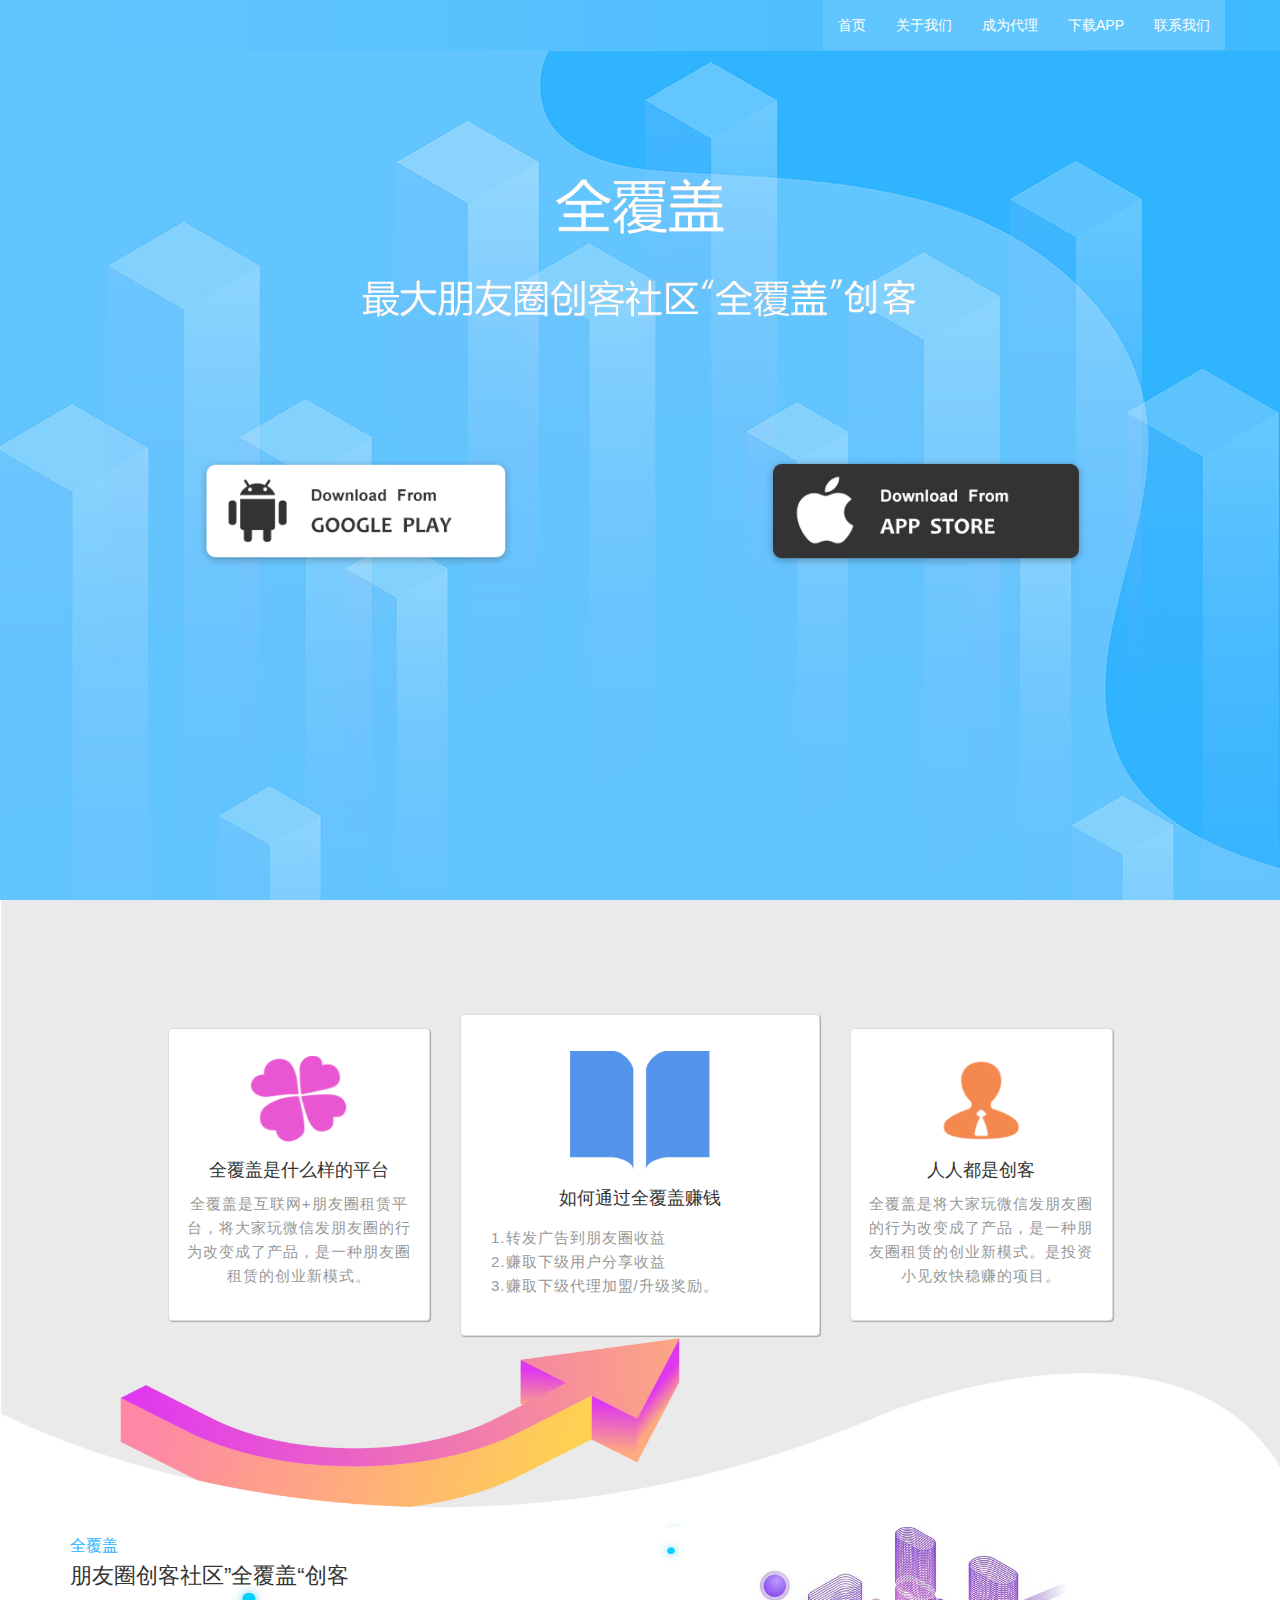
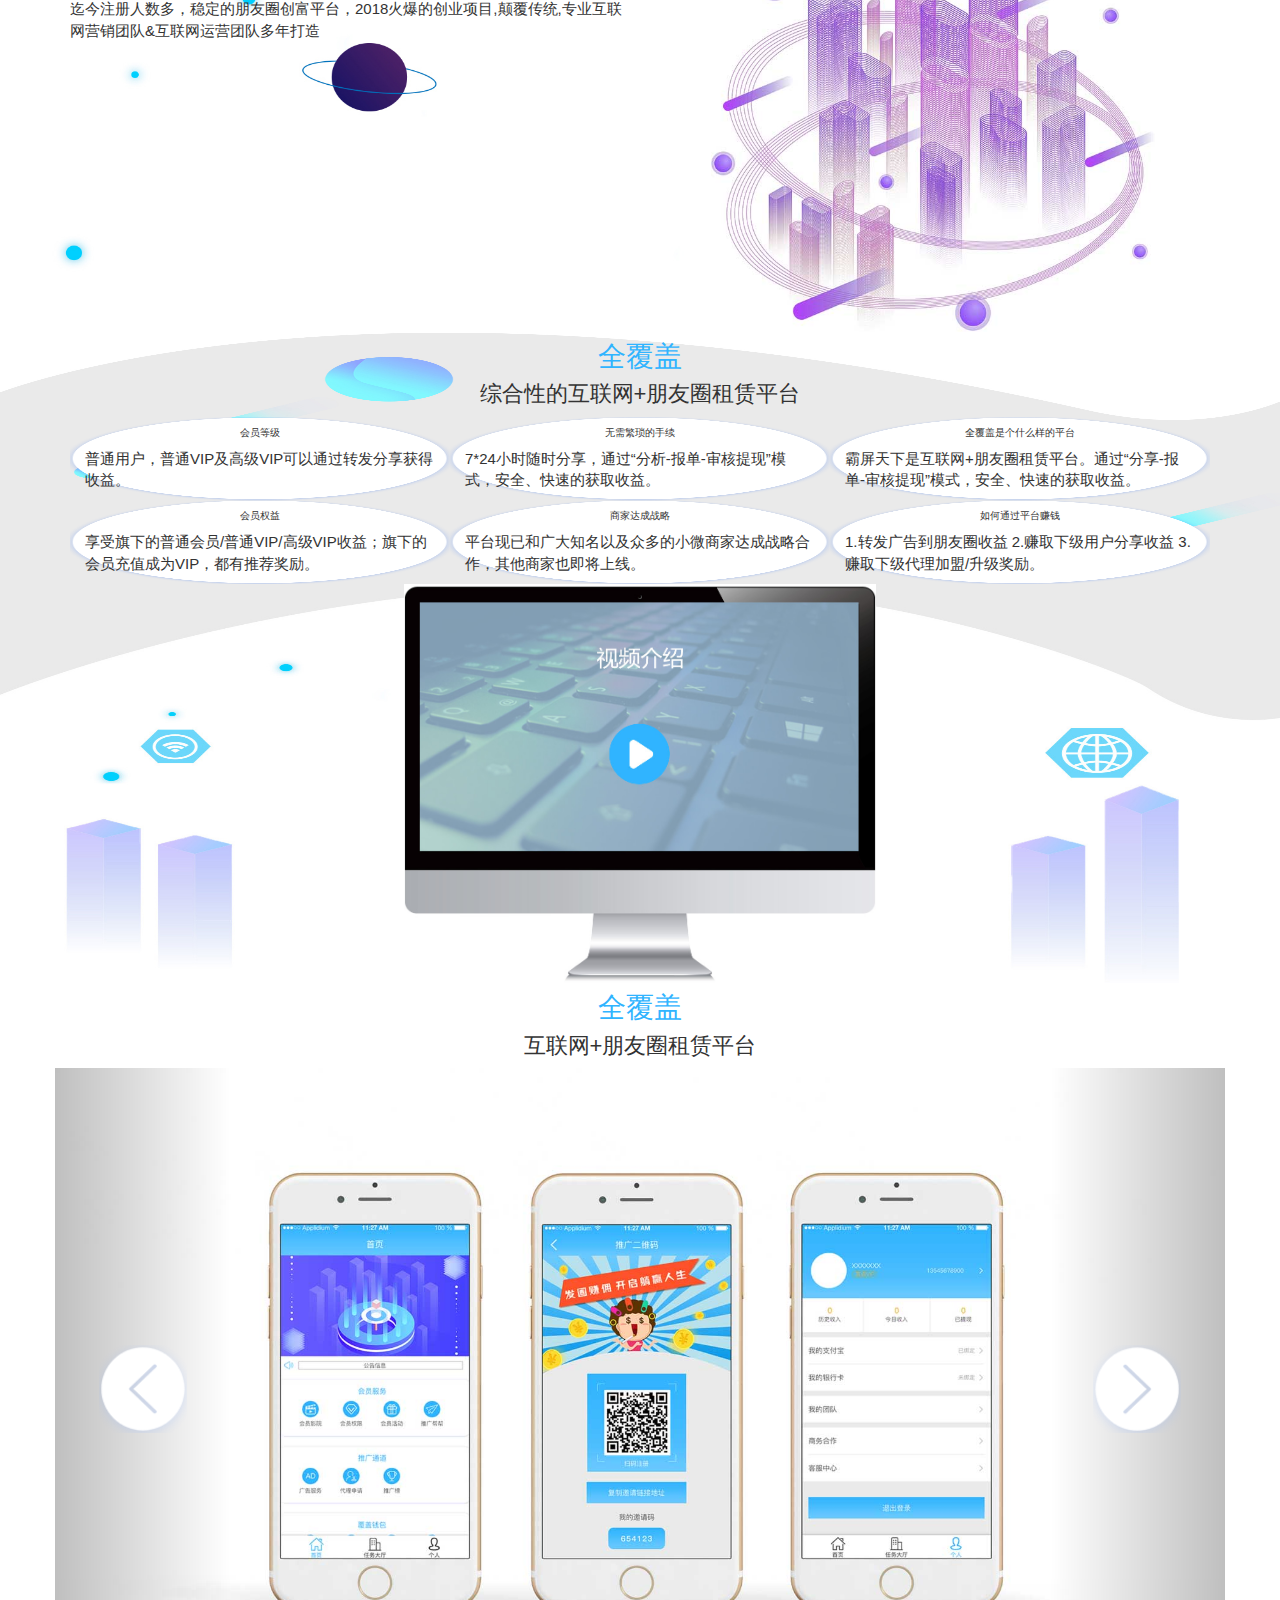
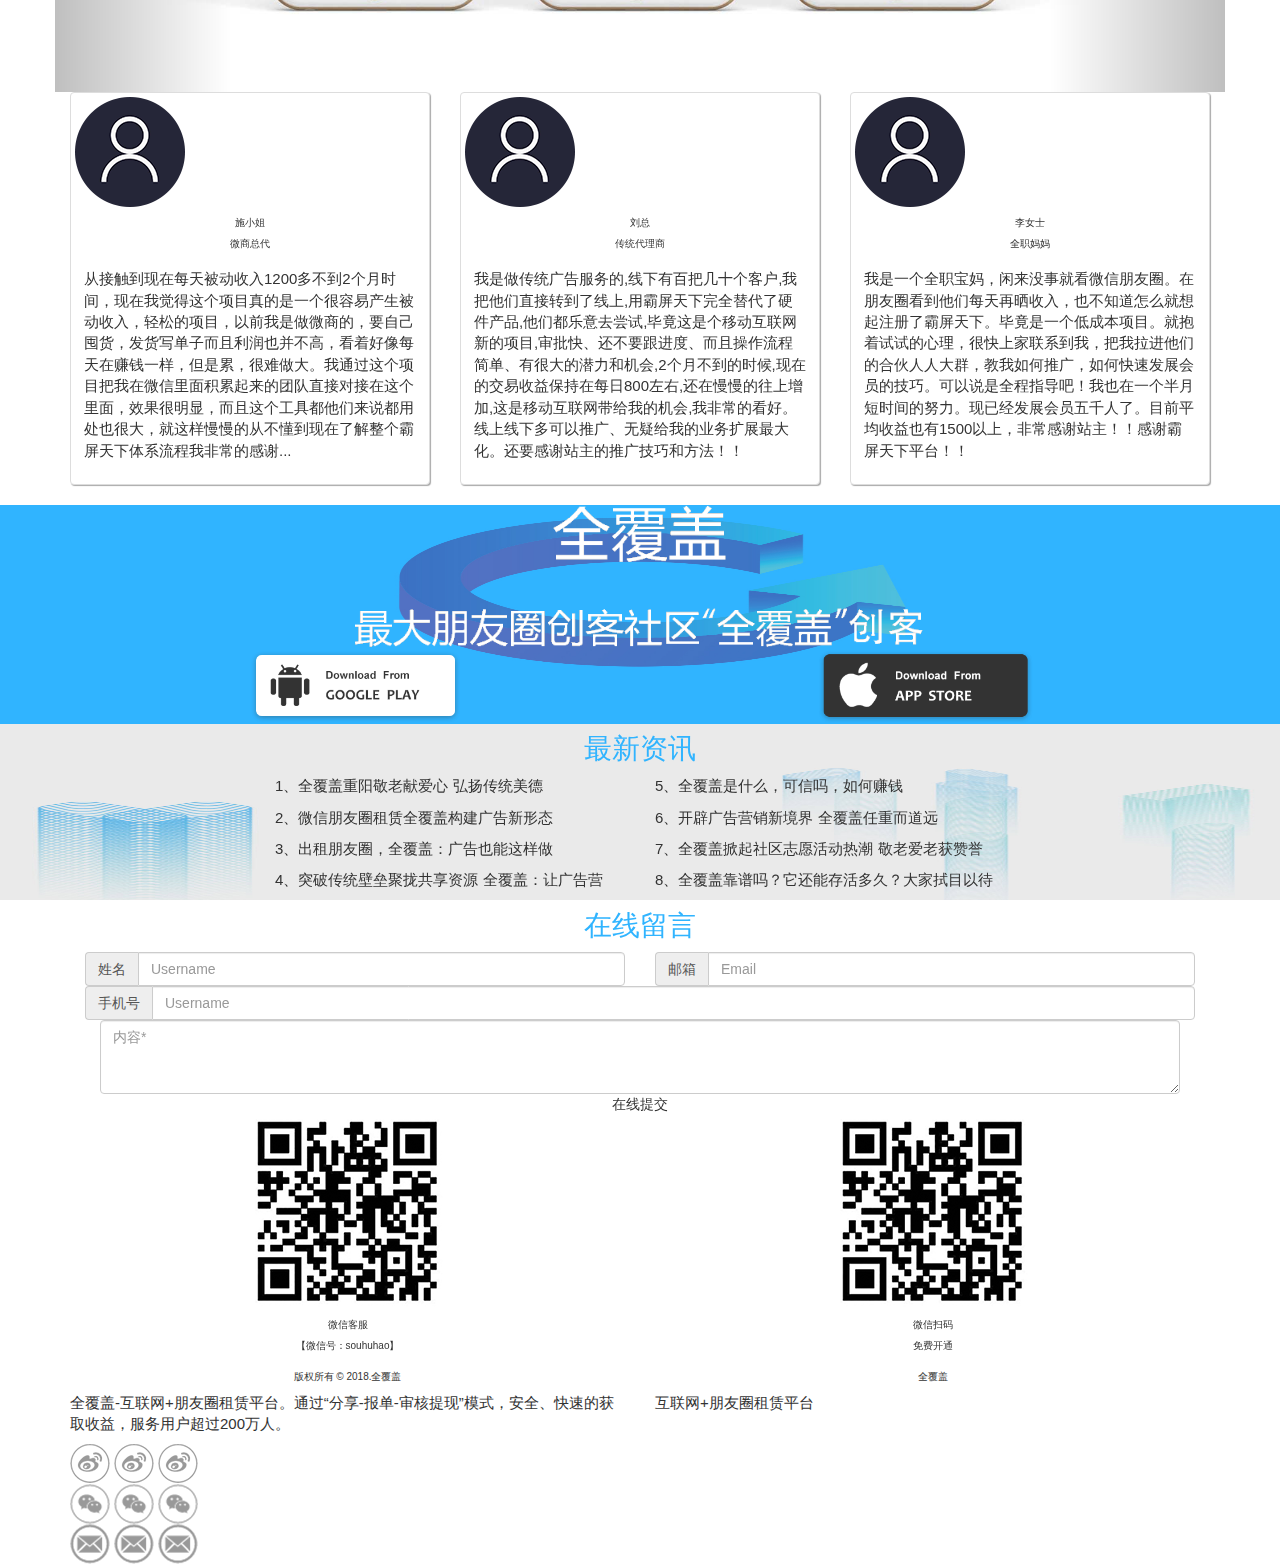
==== index.html @ 7ef3ce23 "weiquanguanwang1.0" ====
<!DOCTYPE html>
<html>
	<head>
<meta charset="utf-8">
<meta http-equiv="X-UA-Compatible" content="IE=edge">
<meta name="viewport" content="width=device-width, initial-scale=1, maximum-scale=1, user-scalable=no">
		<link type="text/css" href="css/bootstrap.min.css" rel="stylesheet" />
		<link type="text/css" href="css/public.css" rel="stylesheet" />
		<link type="text/css" href="css/index.css" rel="stylesheet" />
</head>
<body>
	<div class="navbar navbar-default navbar-fixed-top">
		<div class="container">
			<div class="navbar-header">
				<button type="button" class="navbar-toggle" data-toggle = "collapse" data-target = "#bs-example-navbar-collapse-1">
				<!-- <button type="button" class="navbar-toggle" data-toggle = "collapse" data-target="#nmenu"> -->
					<span class="icon-bar"></span>
					<span class="icon-bar"></span>
					<span class="icon-bar"></span>
				</button>
			</div>
			<div id="bs-example-navbar-collapse-1" class=" collapse navbar-collapse">
			<ul class="navbar-right nav navbar-nav wq-nav">
				<li><a href="#shouye">首页</a></li>
				<li><a href="#tab3">关于我们</a></li>
				<li><a href="#tab6">成为代理</a></li>
				<li><a href="#tab7">下载APP</a></li>
				<li><a href="#tab10">联系我们</a></li>
			</ul>
			</div>
		</div>
	</div>
	<!-- 首页 -->
	<section>
		<div id="shouye" class="bg-size" style="padding: 10% 0 5% 0; overflow-y: auto;">
			<div class="container">
				<div class="row">
					<div class="col-lg-6 col-lg-offset-3 col-md-6 col-md-offset-3 col-sm-6 col-sm-offset-3 col-xs-10 col-xs-offset-1">
						<span><img src="img/wenzi.png" width="100%" class="img-responsive center-block" /></span>
					</div>
					<div class="col-lg-12 col-md-12 col-sm-12 col-xs-12">
						<!-- <div>
							<span><img src="img/shouye_banner.jpg" width="60%"/></span>
						</div> -->
						<div class="col-lg-6 col-lg-offset-0 col-md-6 col-md-offset-0 col-sm-8 col-sm-offset-2 col-xs-10 col-xs-offset-1" style="margin-top: 12%;">
							<span><img src="img/antroid-icon.png" width="60%" class="img-responsive center-block"/></span>
						</div>
						<div class="col-lg-6 col-lg-offset-0 col-md-6 col-md-offset-0 col-sm-8 col-sm-offset-2 col-xs-10 col-xs-offset-1" style="margin-top: 12%;">
							<span><img src="img/ios-icon.png" width="60%" class="img-responsive center-block"/></span>
						</div>
					</div>
				</div>
			</div>
		</div>
	</section>
	<!-- 平台 -->
	<section>
		<div id="tab1">
			<div class="container">
				<div class="row">
					<div class="col-lg-3 col-lg-offset-1 col-md-3 col-md-offset-1 col-sm-3 col-sm-offset-1 col-xs-3 col-xs-offset-1">
						<div class="thumbnail">
							<img src="img/tab1_pt.png" width="40%" class="img-responsive center-block" />
							<div class="caption">
								<h4>全覆盖是什么样的平台</h4>
								<p>全覆盖是互联网+朋友圈租赁平台，将大家玩微信发朋友圈的行为改变成了产品，是一种朋友圈租赁的创业新模式。</p>
							</div>
						</div>
					</div>
					
					<div class="col-md-4 col-sm-4 col-xs-12">
						<div class="thumbnail">
							<img src="img/tab1_syff.png" width="40%" class="img-responsive center-block" />
							<div class="caption">
								<h4>如何通过全覆盖赚钱</h4>
								<p><span>1.转发广告到朋友圈收益</span> <span>2.赚取下级用户分享收益</span> <span>3.赚取下级代理加盟/升级奖励。</span></p>
							</div>
						</div>
					</div>
					
					<div class="col-md-3 col-sm-4 col-xs-12">
						<div class="thumbnail">
							<img src="img/tab1_ck.png" width="40%" class="img-responsive center-block" />
							<div class="caption">
								<h4>人人都是创客</h4>
								<p>全覆盖是将大家玩微信发朋友圈的行为改变成了产品，是一种朋友圈租赁的创业新模式。是投资小见效快稳赚的项目。</p>
							</div>
						</div>
					</div>
	
				</div>
			</div>
		</div>
	</section>
	<!-- 全覆盖创客 -->
	<section>
		<div id="tab2">
			<div class="container">
				<div class="row">
					<div class="col-md-6 col-sm-6 col-xs-6">
						<h4 class="title-blue" style="font-size: 1.6rem;">全覆盖</h4>
						<h4 class="title-black">朋友圈创客社区”全覆盖“创客</h4>
						<p>迄今注册人数多，稳定的朋友圈创富平台，2018火爆的创业项目,颠覆传统,专业互联网营销团队&互联网运营团队多年打造</p>
					</div>
					<div class="col-md-6 col-sm-6 col-xs-6">
						<img src="img/tab2_pic.jpg" width="80%" class="img-responsive center-block" />
					</div>
				</div>
			</div>
		</div>
	</section>
	<!-- 6大类 -->
	<section>
		<div id="tab3">
			<div class="container">
				<div class="row">
					<h4 class="title-blue">全覆盖</h4>
					<h6 class="title-black">综合性的互联网+朋友圈租赁平台</h6>
					<div class="col-lg-12 col-md-12 col-xs-12">
						<div class="col-lg-4 col-md-4 col-xs-6 lei_bg">
							<h6>会员等级</h6>
							<p>普通用户，普通VIP及高级VIP可以通过转发分享获得收益。</p>
						</div>
						<div class="col-lg-4 col-md-4 col-xs-6 lei_bg">
							<h6>无需繁琐的手续</h6>
							<p>7*24小时随时分享，通过“分析-报单-审核提现”模式，安全、快速的获取收益。</p>
						</div>
						<div class="col-lg-4 col-md-4 col-xs-6 lei_bg">
							<h6>全覆盖是个什么样的平台</h6>
							<p>霸屏天下是互联网+朋友圈租赁平台。通过“分享-报单-审核提现”模式，安全、快速的获取收益。</p>
						</div>
						<div class="col-lg-4 col-md-4 col-xs-6 lei_bg">
							<h6>会员权益</h6>
							<p>享受旗下的普通会员/普通VIP/高级VIP收益；旗下的会员充值成为VIP，都有推荐奖励。</p>
						</div>
						<div class="col-lg-4 col-md-4 col-xs-6 lei_bg">
							<h6>商家达成战略</h6>
							<p>平台现已和广大知名以及众多的小微商家达成战略合作，其他商家也即将上线。</p>
						</div>
						<div class="col-lg-4 col-md-4 col-xs-6 lei_bg">
							<h6>如何通过平台赚钱</h6>
							<p>1.转发广告到朋友圈收益 2.赚取下级用户分享收益 3.赚取下级代理加盟/升级奖励。</p>
						</div>
					</div>
				</div>
				
			</div>
		</div>
	</section>
	<!-- 播放 -->
	<section>
		<div id="tab4">
			<div class="container">
				<div class="row" style="display: flex; justify-content: center;">
					<div class="col-md-10 col-sm-10 col-xs-12">
						<!-- <h4>视频介绍</h4> -->
						<img src="img/tab4_pic.jpg" width="50%" class="img-responsive center-block" />
					</div>
				</div>
			</div>
		</div>
	</section>
	<!-- 介绍页面 -->
	<section>
		<div id="tab5">
			<div class="container">
				<div class="row">
					<h4 class="title-blue">全覆盖</h4>
					<h6 class="title-black">互联网+朋友圈租赁平台</h6>
					<div id="myCarousel" class="carousel slide">
							<ol class="carousel-indicators">
								<li data-target="#myCarousel" data-slide-to = "0"></li>
								<li data-target="#myCarousel" data-slide-to = "1"></li>
								<li data-target="#myCarousel" data-slide-to = "2"></li>
							</ol>
							<div class="carousel-inner">
								<div class="active item" style="background: #FFFFFF;"><img src="img/tab5_pic1.jpg"></div>
								<div class="item" style="background: #FFFFFF;"><img src="img/tab5_pic1.jpg"></div>
								<div class="item" style="background: #FFFFFF;"><img src="img/tab5_pic1.jpg"></div>
							</div>
							<a href="#myCarousel" data-slide = "prev" class="carousel-control left" style="font-size: 100px;"><img src="img/tab_5_next2.png" width="50%" /></a>
							<a href="#myCarousel" data-slide = "next" class="carousel-control right" style="font-size: 100px;"><img src="img/tab_5_next1.png" width="50%" /></a>
					</div>
				</div>
			</div>
		</div>
	</section>
<!--轮播图-->
	<!-- <div id="myCarousel" class="carousel slide">
		<ol class="carousel-indicators">
			<li data-target="#myCarousel" data-slide-to = "0"></li>
			<li data-target="#myCarousel" data-slide-to = "1"></li>
			<li data-target="#myCarousel" data-slide-to = "2"></li>
		</ol>
		<div class="carousel-inner">
			<div class="active item" style="background: #223240;"><img src="素材图片/slide1.png"></div>
			<div class="item" style="background: #F5E4DC;"><img src="素材图片/slide2.png"></div>
			<div class="item" style="background: #D43F3A;"><img src="素材图片/slide3.png"></div>
		</div>
		<a href="#myCarousel" data-slide = "prev" class="carousel-control left" style="font-size: 100px;">&lsaquo;</a>
		<a href="#myCarousel" data-slide = "next" class="carousel-control right" style="font-size: 100px;">&rsaquo;</a>
	</div> -->
	<!-- 代理 -->
		<section>
			<div id="tab6">
				<div class="container">
					<div class="row">
						<div class="col-md-4 col-sm-4 col-xs-12">
							<div class="thumbnail" style="box-shadow: darkgrey 1px 1px 1px;">
								<div class="tab6_t_head">
									<span><img src="img/tab_6_photo.png" /></span>
									<span>
										<h4>施小姐</h4>
										<h6>微商总代</h6>
									</span>
								</div>
								<div class="caption">
									<p>从接触到现在每天被动收入1200多不到2个月时间，现在我觉得这个项目真的是一个很容易产生被动收入，轻松的项目，以前我是做微商的，要自己囤货，发货写单子而且利润也并不高，看着好像每天在赚钱一样，但是累，很难做大。我通过这个项目把我在微信里面积累起来的团队直接对接在这个里面，效果很明显，而且这个工具都他们来说都用处也很大，就这样慢慢的从不懂到现在了解整个霸屏天下体系流程我非常的感谢...</p>
								</div>
							</div>
						</div>
						
						<div class="col-md-4 col-sm-4 col-xs-12">
							<div class="thumbnail" style="box-shadow: darkgrey 1px 1px 1px;">
								<div class="tab6_t_head">
									<span><img src="img/tab_6_photo.png" /></span>
									<span>
										<h4>刘总</h4>
										<h6>传统代理商</h6>
									</span>
								</div>
								<div class="caption">
									<p>我是做传统广告服务的,线下有百把几十个客户,我把他们直接转到了线上,用霸屏天下完全替代了硬件产品,他们都乐意去尝试,毕竟这是个移动互联网新的项目,审批快、还不要跟进度、而且操作流程简单、有很大的潜力和机会,2个月不到的时候,现在的交易收益保持在每日800左右,还在慢慢的往上增加,这是移动互联网带给我的机会,我非常的看好。线上线下多可以推广、无疑给我的业务扩展最大化。还要感谢站主的推广技巧和方法！！</p>
								</div>
							</div>
						</div>
						
						<div class="col-md-4 col-sm-4 col-xs-12">
							<div class="thumbnail" style="box-shadow: darkgrey 1px 1px 1px;">
								<div class="tab6_t_head">
									<span><img src="img/tab_6_photo.png" /></span>
									<span>
										<h4>李女士</h4>
										<h6>全职妈妈</h6>
									</span>
								</div>
								<div class="caption">
									<p>我是一个全职宝妈，闲来没事就看微信朋友圈。在朋友圈看到他们每天再晒收入，也不知道怎么就想起注册了霸屏天下。毕竟是一个低成本项目。就抱着试试的心理，很快上家联系到我，把我拉进他们的合伙人人大群，教我如何推广，如何快速发展会员的技巧。可以说是全程指导吧！我也在一个半月短时间的努力。现已经发展会员五千人了。目前平均收益也有1500以上，非常感谢站主！！感谢霸屏天下平台！！</p>
								</div>
							</div>
						</div>
		
					</div>
				</div>
			</div>
		</section>
		<!-- 下载 -->
		<section>
			<div id="tab7"> 
				<div class="container">
					<div class="row">
						<div class="col-lg-12 col-md-12 col-sm-12 col-xs-12">
							<span><img src="img/wenzi.png" width="50%" class="img-responsive center-block" /></span>
						</div>
						<div class="col-lg-12 col-md-12 col-sm-12 col-xs-12">
							<!-- <div>
								<span><img src="img/shouye_banner.jpg" width="60%"/></span>
							</div> -->
							<div class="col-lg-6 col-md-6 col-sm-6 col-xs-6">
								<span><img src="img/antroid-icon.png" width="40%" class="img-responsive center-block"/></span>
							</div>
							<div class="col-lg-6 col-md-6 col-sm-6 col-xs-6">
								<span><img src="img/ios-icon.png" width="40%" class="img-responsive center-block"/></span>
							</div>
						</div>
					</div>
				</div>
			</div>
		</section>
		<!-- 最新资讯 -->
		<section>
			<div id="tab8"> 
				<div class="container">
					<div class="row">
						<div class="col-lg-12 col-md-12 col-sm-12 col-xs-12">
							<span><h4 class="title-blue">最新资讯</h4></span>
						</div>
						<div class="col-lg-12 col-md-12 col-sm-12 col-xs-12">
							<!-- <div>
								<span><img src="img/shouye_banner.jpg" width="60%"/></span>
							</div> -->
							<div class="col-lg-4 col-lg-offset-2 col-md-4 col-md-offset-2 col-sm-6 col-xs-12">
								<div>
									<p>1、全覆盖重阳敬老献爱心 弘扬传统美德</p>
									<p>2、微信朋友圈租赁全覆盖构建广告新形态</p>
									<p>3、出租朋友圈，全覆盖：广告也能这样做</p>
									<p>4、突破传统壁垒聚拢共享资源 全覆盖：让广告营</p>
								</div>
							</div>
							<div class="col-lg-4 col-md-4 col-sm-6 col-xs-12">
								<div>
									<p>5、全覆盖是什么，可信吗，如何赚钱</p>
									<p>6、开辟广告营销新境界 全覆盖任重而道远</p>
									<p>7、全覆盖掀起社区志愿活动热潮 敬老爱老获赞誉</p>
									<p>8、全覆盖靠谱吗？它还能存活多久？大家拭目以待</p>
								</div>
							</div>
						</div>
					</div>
				</div>
			</div>
		</section>
		<!-- 留言 -->
		<section>
			<div id="tab9"> 
				<div class="container">
					<div class="row">
						<div class="col-lg-12 col-md-12 col-sm-12 col-xs-12">
							<span><h4 class="title-blue">在线留言</h4></span>
						</div>
						<div class="col-lg-12 col-md-12 col-sm-12 col-xs-12">
							<!-- <div>
								<span><img src="img/shouye_banner.jpg" width="60%"/></span>
							</div> -->
							<div class="col-lg-6 col-md-6 col-sm-6 col-xs-12">
								<div class="input-group">
									<span class="input-group-addon" id="sizing-addon3">姓名</span>
									<input type="text" class="form-control" placeholder="Username" aria-describedby="sizing-addon2">
								</div>
							</div>
							<div class="col-lg-6 col-md-6 col-sm-6 col-xs-12">
								<div class="input-group">
									<span class="input-group-addon" id="sizing-addon3">邮箱</span>
									<input type="text" class="form-control" placeholder="Email" aria-describedby="sizing-addon2">
								</div>
							</div>
							<div class="col-lg-12 col-md-12 col-sm-12 col-xs-12">
								<div class="input-group">
									<span class="input-group-addon" id="sizing-addon3">手机号</span>
									<input type="text" class="form-control" placeholder="Username" aria-describedby="sizing-addon2">
								</div>
							</div>
							<div class="col-lg-12 col-md-12 col-sm-12 col-xs-12">
								<div>
									<form>
										<div class=" col-lg-12 col-md-12 col-sm-12 col-xs-12">
											<textarea class="form-control" style="width: 100%;" rows="3" placeholder="内容*"></textarea>
										</div>
									</form>
								</div>
							</div>
						</div>
						<div class="col-lg-12 col-md-12 col-sm-12 col-xs-12">
							<div class="col-lg-2 col-lg-offset-5 col-md-2 col-md-offset-5 col-sm-2 col-sm-offset-5 col-xs-4 col-xs-offset-4" style="text-align: center;">在线提交</div>
						</div>
					</div>
				</div>
			</div>
		</section>
		
<!--@media-->
<!-- <div id="content">
	<div class="container">
		<h2 class="cont_h2">[为什么选择瓢城企业培训]</h2>
		<p class="cont_h4">强大的师资力量</p>
		<div class="row">
			<div class="col-md-6">
				<div class="media">
					<div class="media-left">
						<a href="#"><img src="素材图片/tab1-1.png" class="media-object"></a>
					</div>
					<div class="media-body">
						<h4 class="media-heading">课程内容<small>牛</small></h4>
						<p class="text-muted">jsp</p>
						<p>html5、CSS3</p>
						
					</div>
				</div>
			</div>
			<div class="col-md-6">
				<div class="media">
					<div class="media-left">
						<a href="#"><img src="素材图片/tab1-2.png" class="media-object"></a>
					</div>
					<div class="media-body">
						<h4 class="media-heading">课程内容<small>牛</small></h4>
						<p class="text-muted">jsp</p>
						<p>html5、CSS3</p>
					</div>
					
				</div>
			</div>
		</div>


	<div class="row">
			<div class="col-md-6">
				<div class="media">
					<div class="media-left">
						<a href="#"><img src="素材图片/tab1-3.png" class="media-object"></a>
					</div>
					<div class="media-body">
						<h4 class="media-heading">课程内容<small>牛</small></h4>
						<p class="text-muted">jsp</p>
						<p>html5、CSS3</p>
					</div>
					
				</div>
			</div>
			
			<div class="col-md-6">
				<div class="media">
					<div class="media-left">
						<a href="#"><img src="素材图片/tab1-4.png" class="media-object"></a>
					</div>
					<div class="media-body">
						<h4 class="media-heading">课程内容<small>牛</small></h4>
						<p class="text-muted">jsp</p>
						<p>html5、CSS3</p>
					</div>
					
				</div>
			</div>
			
		</div>
		
	</div>
</div> -->

<!------------------------------>

<!-- <div class="tab1">
	<div class="container">
		<div class="row">
			<div class=" col-md-6">
				<img src="素材图片/tab2.png" class="img-responsive center-block" />
			</div>
			<div class="col-md-6">
				<h2>强大的学习体系</h2>
				<p>经过管理学大师层层把关，让您的企业突飞猛进</p>
			</div>
		</div>
	</div>
</div>

<div class="tab2">
	<div class="container">
		<div class="row">
			<div class=" col-md-6">
				<h2>完美的管理方式</h2>
				<p>经过管理学大师层层把关，让您的企业突飞猛进</p>
			</div>
			<div class="col-md-6">
				<img src="素材图片/tab3.png" class="img-responsive center-block" />
			</div>
		</div>
	</div>
</div> -->
<!-- 联系我们 -->
<section>
	<div class="footer" id="tab10">
		<div class="container">
			<div class="row">
				<div class="col-lg-6 col-md-6 col-sm-6 col-xs-12">
					<span>
						<img src="img/lxwm_kefu.gif" class="img-responsive center-block" />
						<h4>微信客服</h4>
						<h4>【微信号：souhuhao】</h4>
					</span>
				</div>
				<div class="col-lg-6 col-md-6 col-sm-6 col-xs-12">
					<span>
						<img src="img/lxwm_shaoma.gif" class="img-responsive center-block" />
						<h4>微信扫码</h4>
						<h4>免费开通</h4>
					</span>
				</div>
			</div>
			<div class="row">
				<div class="col-lg-6 col-md-6 col-sm-6 col-xs-4">
					<div>
						<h4>版权所有 © 2018.全覆盖</h4>
						<p>全覆盖-互联网+朋友圈租赁平台。通过“分享-报单-审核提现”模式，安全、快速的获取收益，服务用户超过200万人。</p>
						<div>
							<span style="width: 40px;height: 40px;"><img src="img/lxwm_icon.png" /></span>
							<span style="width: 40px;height: 40px;"><img src="img/lxwm_icon.png" /></span>
							<span style="width: 40px;height: 40px;"><img src="img/lxwm_icon.png" /></span>
						</div>
					</div>
				</div>
				<div class="col-lg-6 col-md-6 col-sm-6 col-xs-4">
					<div>
						<h4>全覆盖</h4>
						<p>互联网+朋友圈租赁平台</p>
						<!-- <div>
							<div class="well" style="background-color: #28A4C9; border-radius: 12px; padding: 2px;">
							<div><img src="img/lxwm_btn_jt.gif" /></div>
							</div>
						</div> -->
					</div>
						
				</div>
			</div>
		</div>
	</div>
</section>

<script src="js/jquery.min.js"></script>
<script src="js/bootstrap.min.js"></script>	
<!--轮播图-->
<script type="text/javascript">
	$("#myCarousel").carousel({
		interval:3000
	});
	$(".carousel-control").css("line-height",$(".carousel-inner").height()+"px")
	$(window).resize(function(){
		var $height=$(".carousel-inner").height()
		$(".carousel-control").css("line-height",$height+"px")
	})
</script>
<script type="text/javascript" src="js/tab_bg.js"></script>
<script>
	window.setInterval("clh()",500)
</script>

	</body>
</html>
---- css/public.css ----
/* @media screen and (max-width: 414px)  {
	#shouye{
		height: 150px;;
	}
}
@media (min-width: 414px) and (max-width: 640px)  {
	#shouye{
		height: 190px;;
	}
}
@media (min-width: 640px) and (max-width: 768px)  {
	#shouye{
		height: 350px;
	}
}
@media (min-width: 768px) and (max-width: 1024px){
	#shouye{
		height: 460px;
	}
}
@media (min-width: 1024px) and (max-width: 1200px){
	#shouye{
		height: 535px;
	}
}
@media (min-width: 1200px) and (max-width: 1920px) {
	#shouye{
		height: 640px;
	}
}
@media (min-width: 1920px){
	#shouye{
		height: 850px;
	}
} */
@media (min-width: 1920px){
.container {
    width: 1874px;
}
}
/* font */
body h4,h6{
	font-size: 1rem;
	text-align: center;
}
#tab1 h4,#tab1 p{
	font-size: 1.6rem;
	text-align: center;
}
body p{
	font-size: 1.5rem;
}
.title-blue{
	color: #30b4ff;
	font-size: 2.8rem;
	font-weight: 500;
}
.title-black{
	font-size: 2.2rem;
}
#tab2 h4,#tab2 p{
	text-align: left;
}
---- css/index.css ----
/* font */
body p{
	font-size: 1.5rem;
}
.title-blue{
	color: #30b4ff;
	font-size: 2.8rem;
	font-weight: 500;
}
.title-black{
	font-size: 2.2rem;
}
#tab2 h4,#tab2 p{
	text-align: left;
}
/*reset*/
.navbar-default{
	background: url(../img/wq_header.jpg) no-repeat;
	border-color: transparent;
}
body .nav>li{
	/* background-color: #47bcff; */
	background: url(../img/wq_header.jpg) no-repeat;
}
.navbar-default .navbar-collapse, .navbar-default .navbar-form{
	border-color: transparent;
}
.wq-nav li a{
	color: #ffffff!important;
}
.navbar-default .navbar-nav>.active>a{
	background-color: initial!important;
	border-bottom: 1px solid #ffffff;
}
/* tab bg */
#shouye{
	margin-top: 50px;
	background-image: url(../img/shouye_banner.jpg);
	background-repeat: no-repeat;
	background-size: cover;
	background-position: center center;
	width: 100%;
	text-align: center;
}
#tab1{
	background:url(../img/tab1_bg.jpg) no-repeat;
	background-size: 100% 100%;
}
#tab2{
	/* background-image: url(../img/tab2_bg.jpg); */
	background:url(../img/tab2_bg.jpg) no-repeat;
	background-size: 100% 100%;
}
#tab3{
	/* background-image: url(../img/tab3_bg.jpg); */
	background:url(../img/tab3_bg.jpg) no-repeat;
	background-size: 100% 100%;
}
#tab3 .lei_bg{
	background-image: url(../img/tab_3_pic.png);
	background-size: 100% 100%;
}
#tab4{
	/* background-image: url(../img/tab_4_bg.jpg); */
	background:url(../img/tab_4_bg.jpg) no-repeat;
	background-size: 100% 100%;
}
#tab7{
	/* background-image: url(../img/tab_7_bg.jpg); */
	background:url(../img/tab_7_bg.jpg) no-repeat;
	background-size: 100% 100%;
}
#tab8{
	/* background-image: url(../img/tab_8_bg.jpg); */
	background:url(../img/tab_8_bg.jpg) no-repeat;
	background-size: 100% 100%;
}
/* tab1 */
#tab1 .row{
	display: flex;
	align-items: center;
	padding: 10% 0 15% 0;
}
#tab1 .thumbnail{
	box-shadow: darkgrey 1px 1px 1px;
	padding: 10% 5px 5% 5px;
}
#tab1 .thumbnail p span{
	display: block;
	text-align: left;
	text-indent: 1.6rem;
}

#tab1 .thumbnail p,#tab1 .thumbnail span{
	color: #999999;
	line-height: 2.4rem;
	letter-spacing: 1px;
	font-size: 1.5rem;
}
#tab1 .thumbnail h4{
	font-weight: 550;
	font-size: 1.8rem;
	margin-bottom: 5%;
}
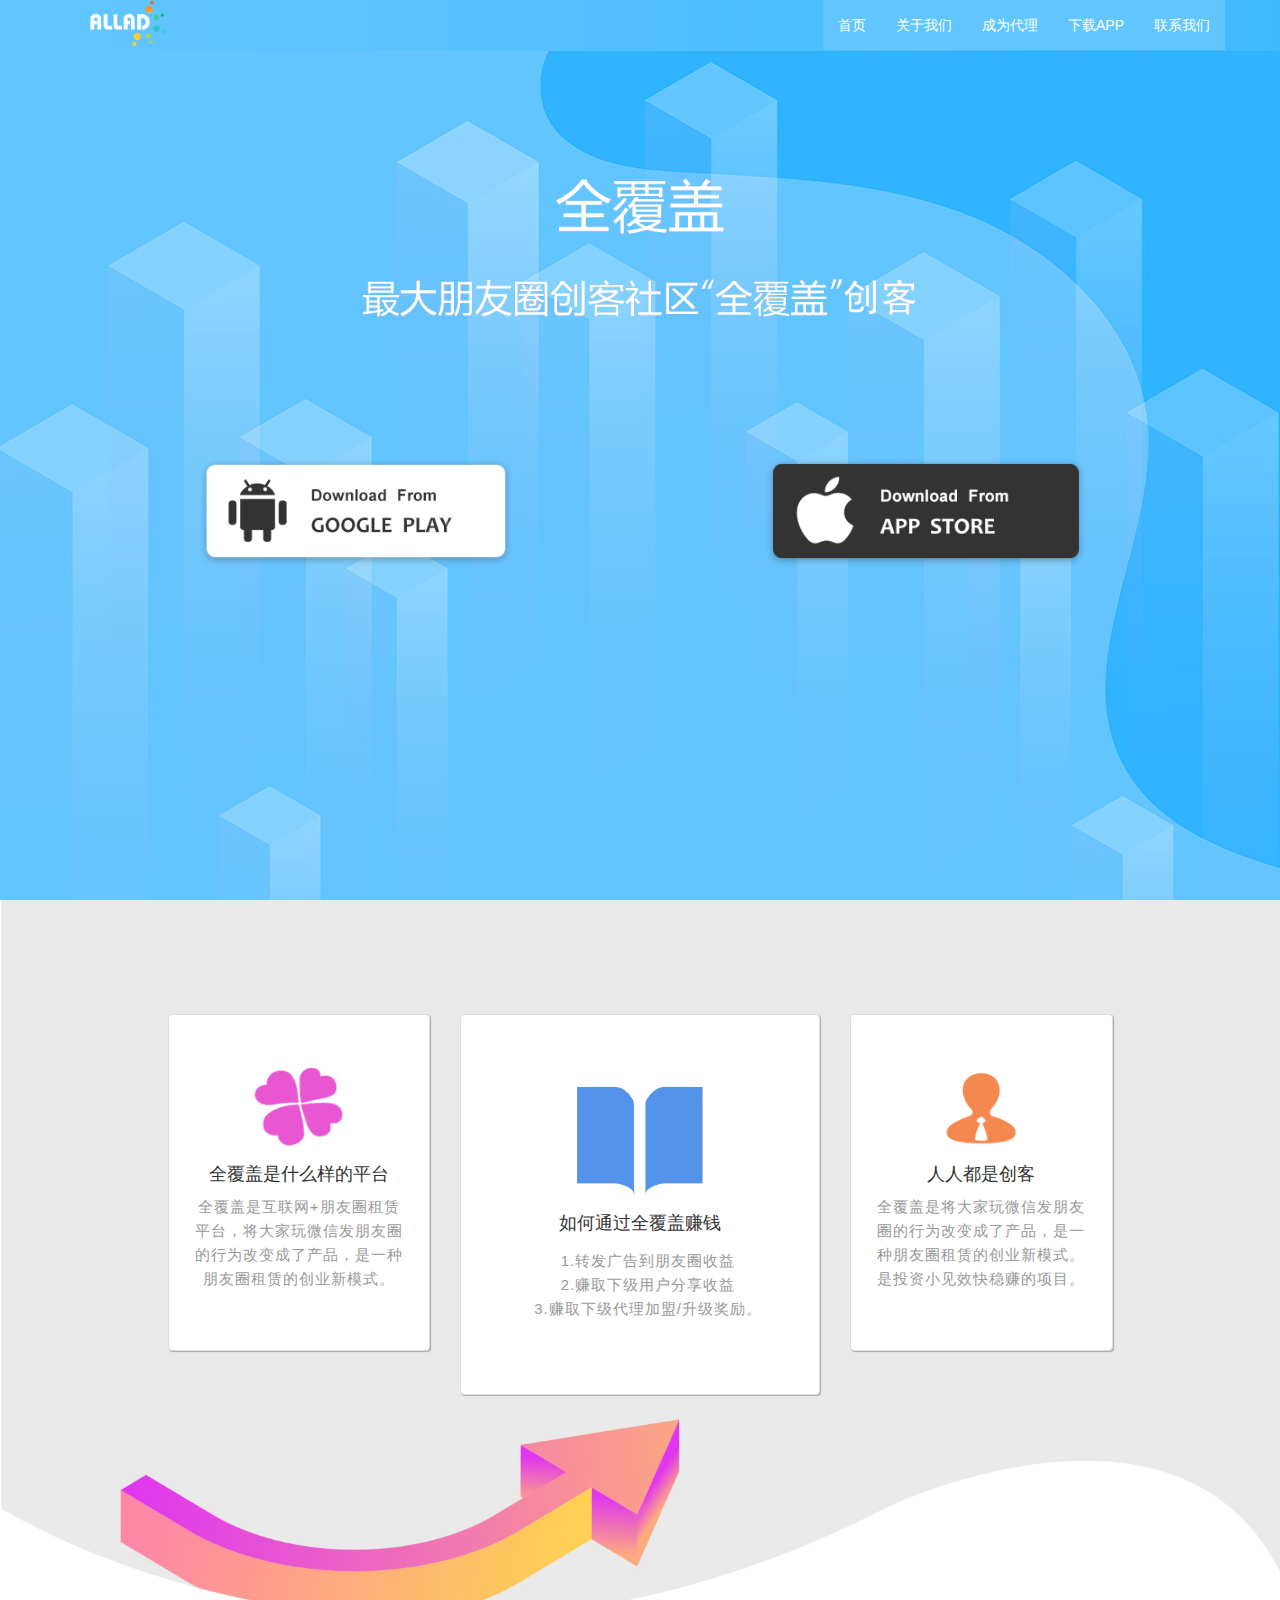
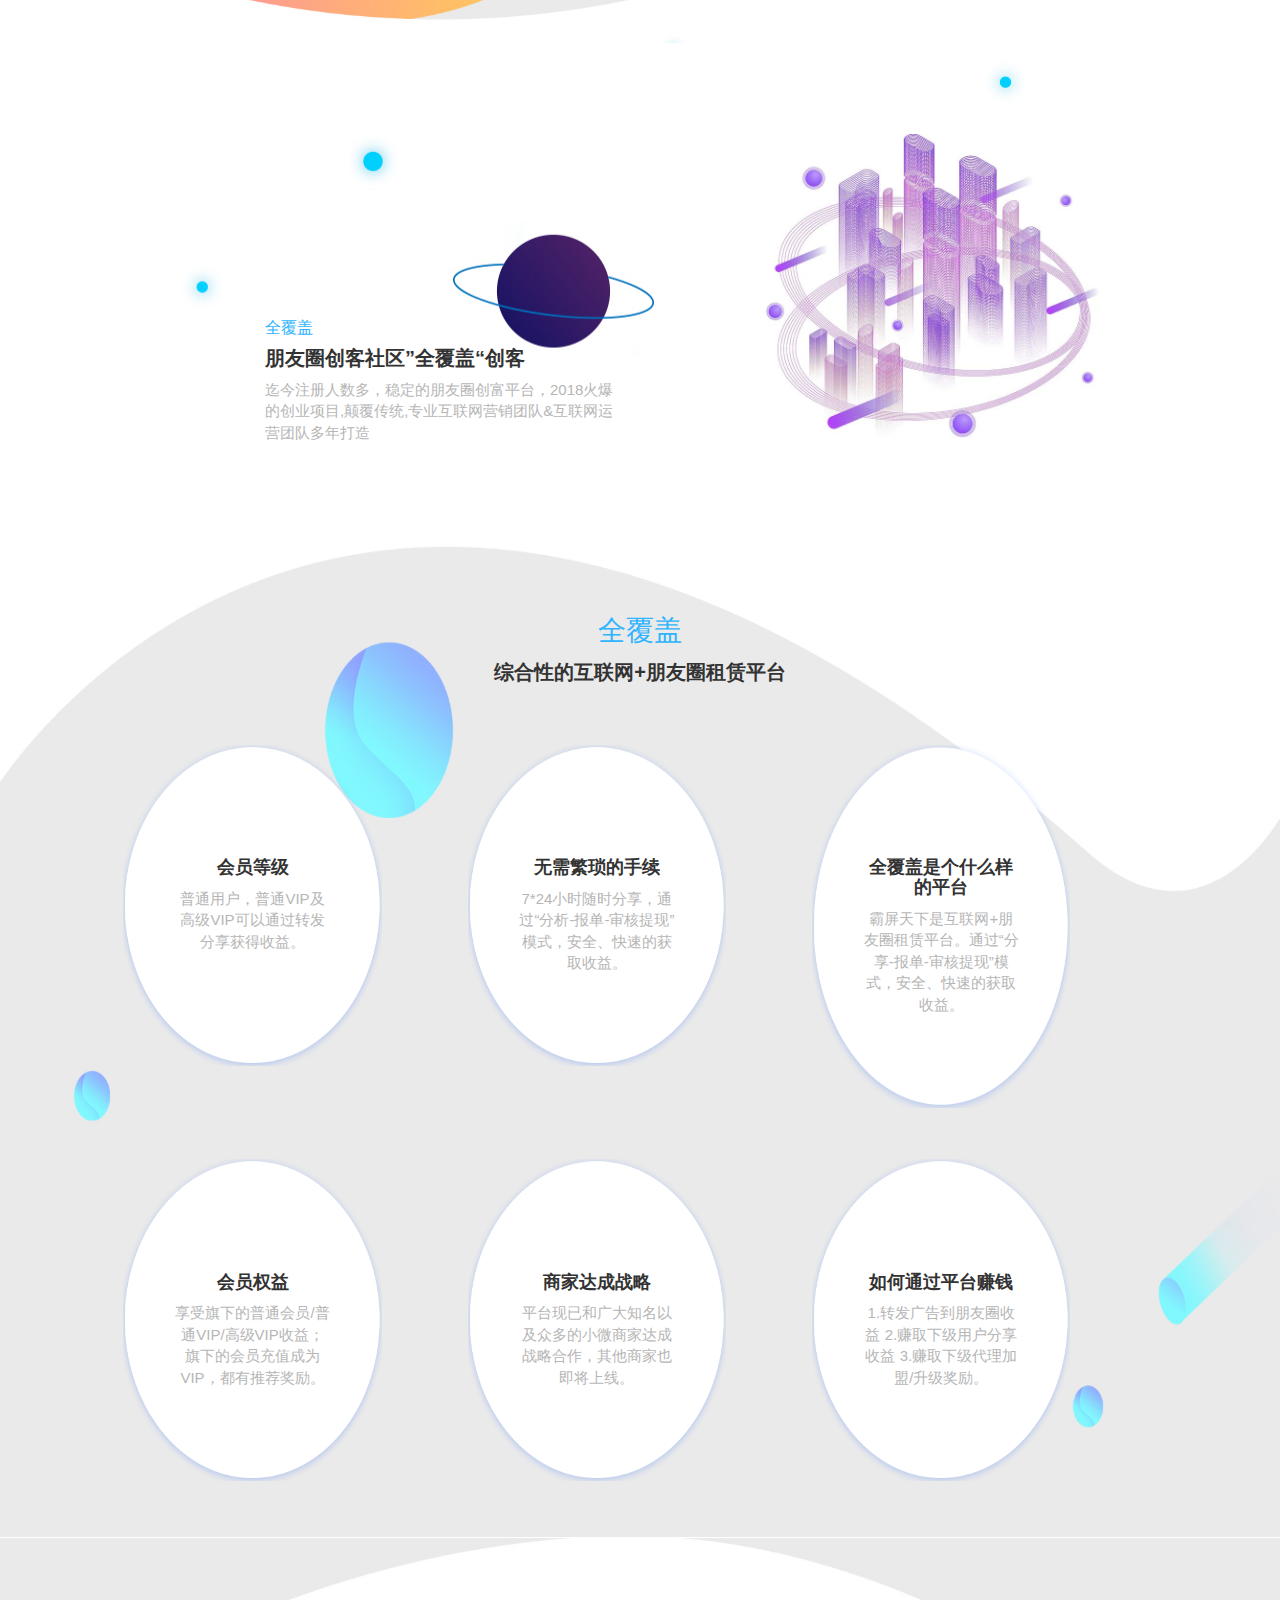
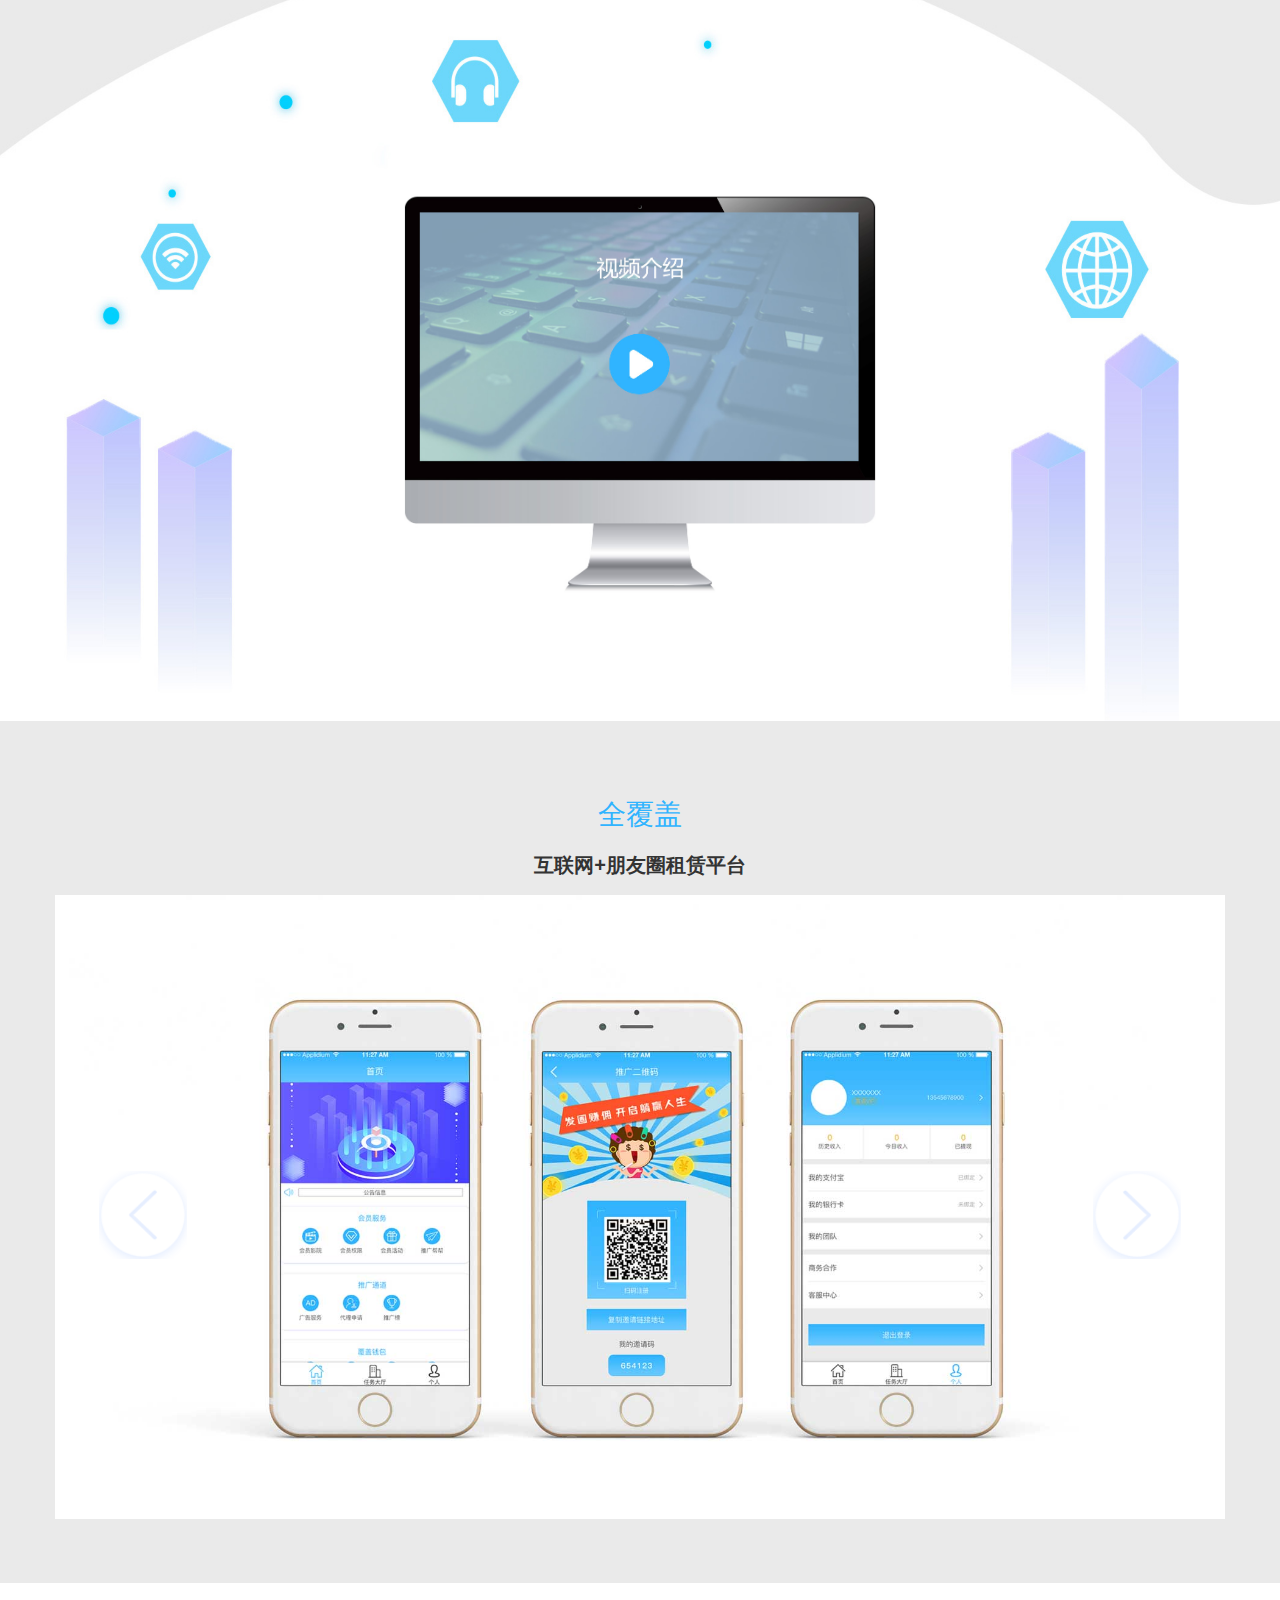
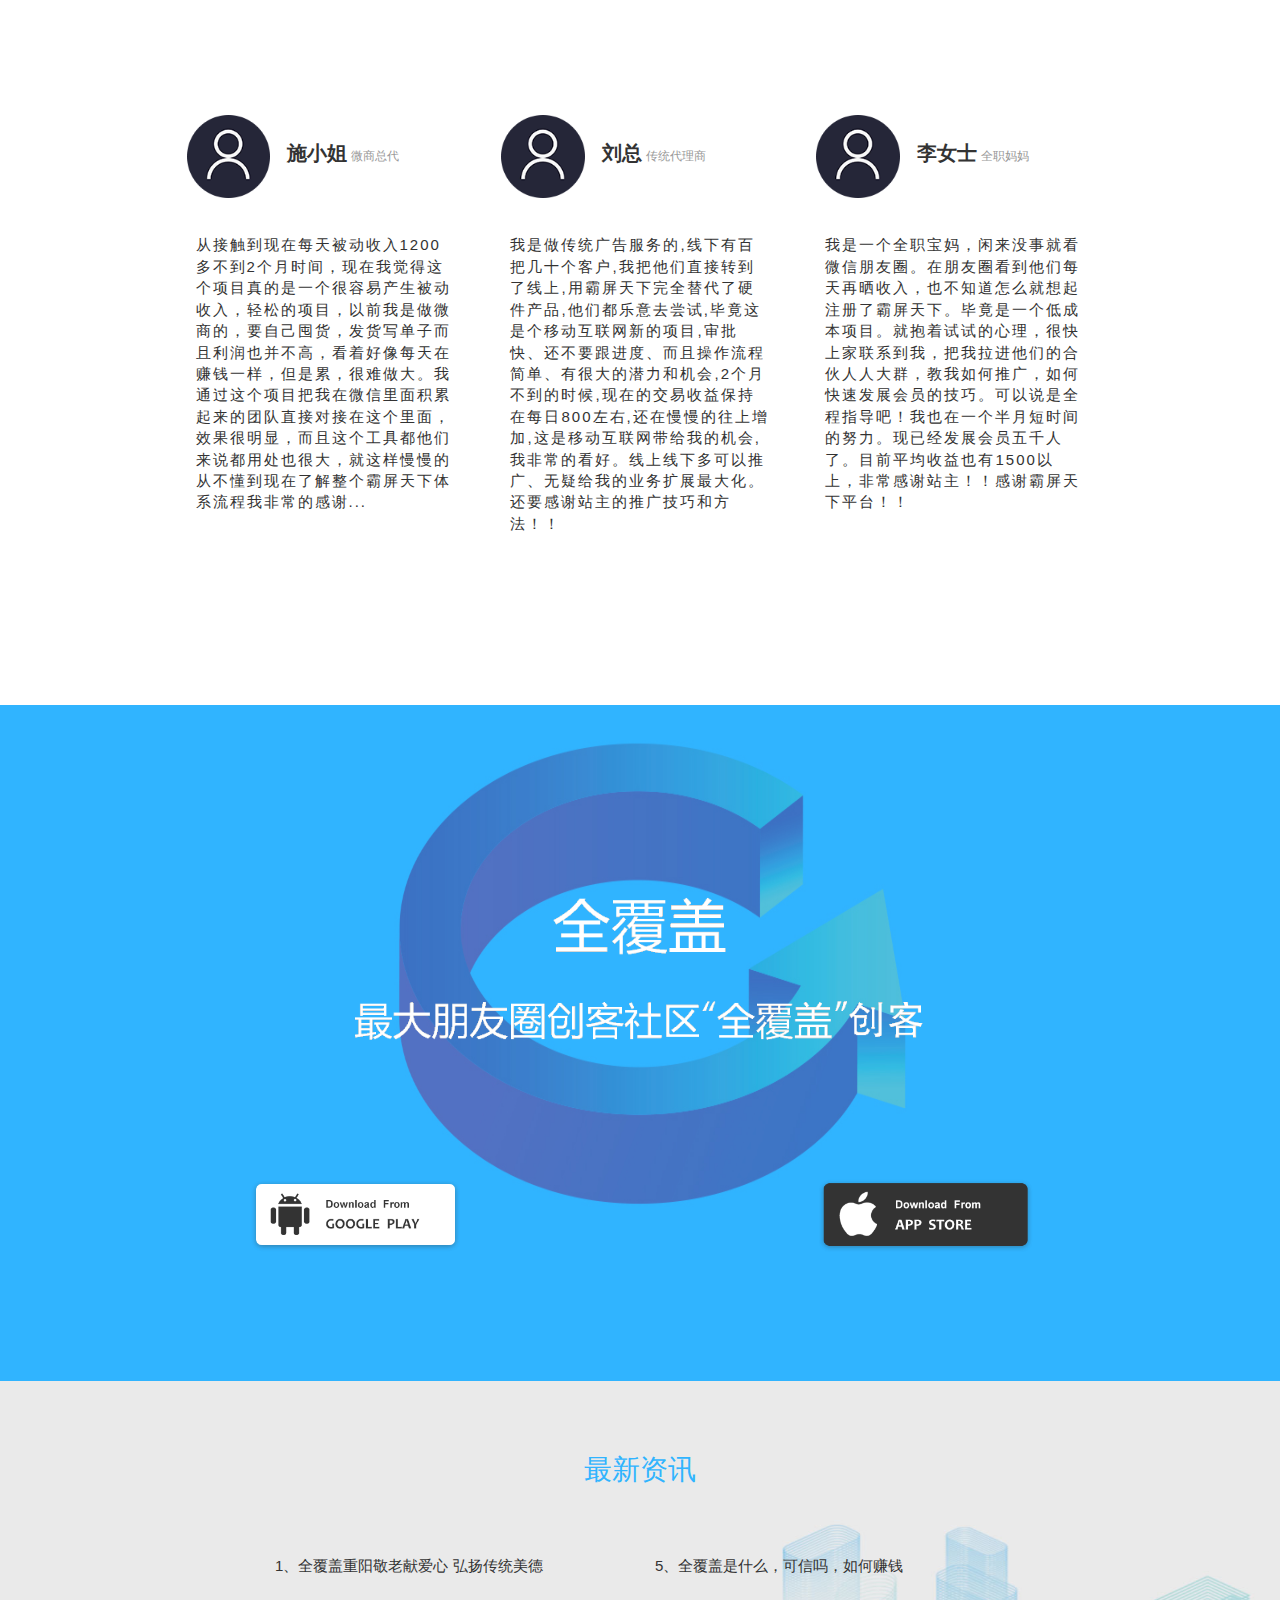
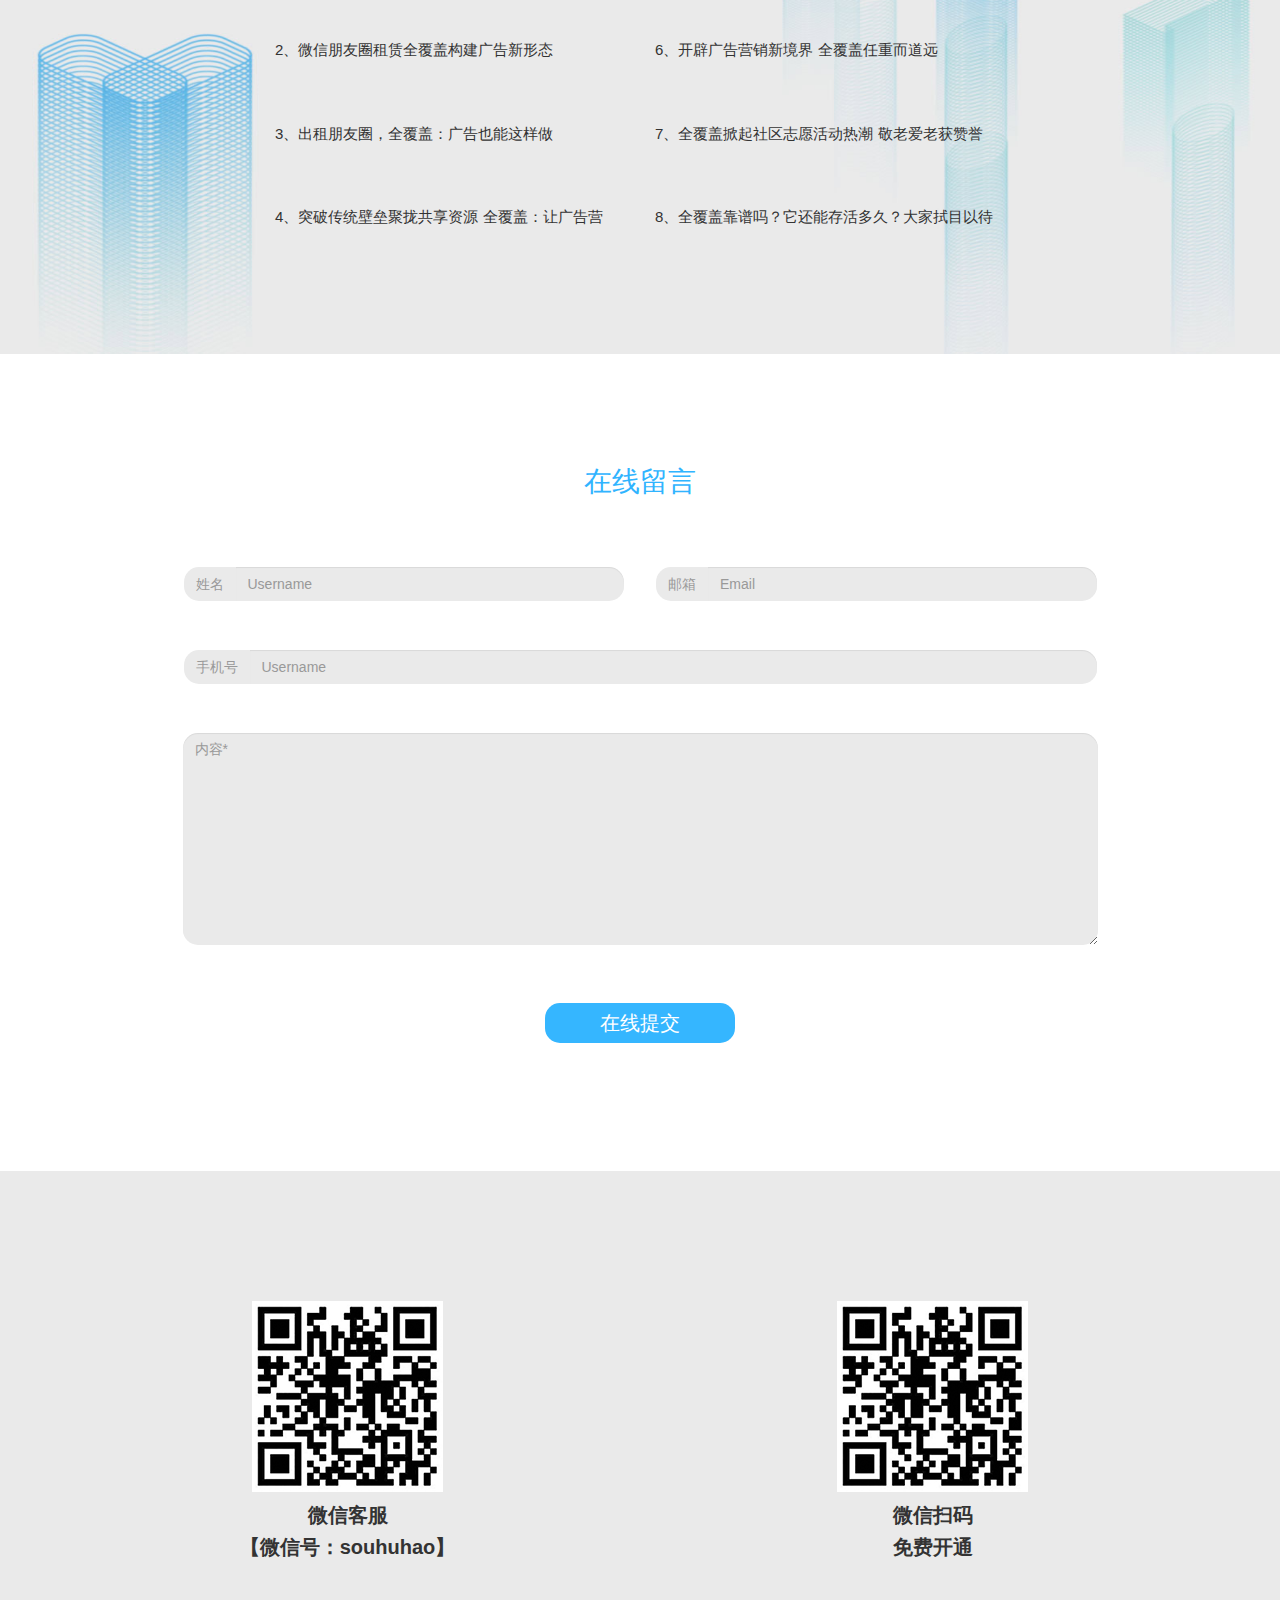
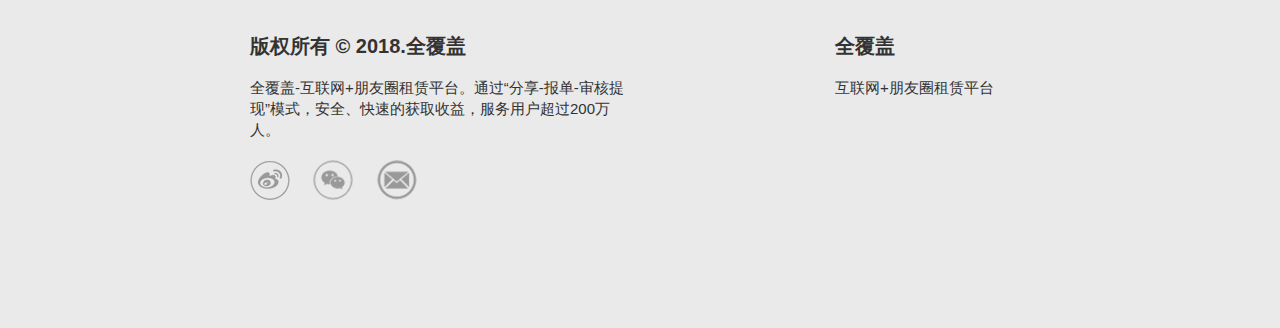
==== commit 091fb740: "2.0" ====
--- a/index.html
+++ b/index.html
@@ -12,6 +12,7 @@
 	<div class="navbar navbar-default navbar-fixed-top">
 		<div class="container">
 			<div class="navbar-header">
+				<a href="#" style="padding-left: 5%;"><img src="img/ALLAD.png" width="20%"/></a>
 				<button type="button" class="navbar-toggle" data-toggle = "collapse" data-target = "#bs-example-navbar-collapse-1">
 				<!-- <button type="button" class="navbar-toggle" data-toggle = "collapse" data-target="#nmenu"> -->
 					<span class="icon-bar"></span>
@@ -58,7 +59,7 @@
 		<div id="tab1">
 			<div class="container">
 				<div class="row">
-					<div class="col-lg-3 col-lg-offset-1 col-md-3 col-md-offset-1 col-sm-3 col-sm-offset-1 col-xs-3 col-xs-offset-1">
+						<div class="col-lg-3 col-lg-offset-1 col-md-3 col-md-offset-1 col-sm-4 col-sm-offset-0 col-xs-12 col-xs-offset-0">
 						<div class="thumbnail">
 							<img src="img/tab1_pt.png" width="40%" class="img-responsive center-block" />
 							<div class="caption">
@@ -97,13 +98,13 @@
 		<div id="tab2">
 			<div class="container">
 				<div class="row">
-					<div class="col-md-6 col-sm-6 col-xs-6">
+					<div class="col-lg-4 col-lg-offset-2 col-md-4 col-md-offset-2 col-sm-6 col-sm-offset-3 col-xs-10 col-xs-offset-1" style="margin-top: 15%;">
 						<h4 class="title-blue" style="font-size: 1.6rem;">全覆盖</h4>
 						<h4 class="title-black">朋友圈创客社区”全覆盖“创客</h4>
 						<p>迄今注册人数多，稳定的朋友圈创富平台，2018火爆的创业项目,颠覆传统,专业互联网营销团队&互联网运营团队多年打造</p>
 					</div>
-					<div class="col-md-6 col-sm-6 col-xs-6">
-						<img src="img/tab2_pic.jpg" width="80%" class="img-responsive center-block" />
+					<div class="col-md-6 col-md-offset-0 col-sm-8 col-sm-offset-2 col-xs-10 col-xs-offset-1">
+						<img src="img/tab2_pic.jpg" width="60%" class="img-responsive center-block" />
 					</div>
 				</div>
 			</div>
@@ -116,28 +117,30 @@
 				<div class="row">
 					<h4 class="title-blue">全覆盖</h4>
 					<h6 class="title-black">综合性的互联网+朋友圈租赁平台</h6>
-					<div class="col-lg-12 col-md-12 col-xs-12">
-						<div class="col-lg-4 col-md-4 col-xs-6 lei_bg">
+					<div class="col-lg-12 col-md-12 col-sm-12 col-xs-12 lei_bg_father">
+						<div class="col-lg-3 col-lg-offset-0 col-md-4 col-md-offset-0 col-sm-6 col-sm-offset-0 col-xs-6 col-xs-offset-0 lei_bg" style="padding-top: 10%; padding-bottom: 10%;">
 							<h6>会员等级</h6>
 							<p>普通用户，普通VIP及高级VIP可以通过转发分享获得收益。</p>
 						</div>
-						<div class="col-lg-4 col-md-4 col-xs-6 lei_bg">
+						<div class="col-lg-3 col-lg-offset-1 col-md-4 col-md-offset-0 col-sm-6 col-sm-offset-0 col-xs-6 col-xs-offset-0 lei_bg" style="padding-top: 10%; padding-bottom: 8%;">
 							<h6>无需繁琐的手续</h6>
 							<p>7*24小时随时分享，通过“分析-报单-审核提现”模式，安全、快速的获取收益。</p>
 						</div>
-						<div class="col-lg-4 col-md-4 col-xs-6 lei_bg">
+						<div class="col-lg-3 col-lg-offset-1 col-md-4 col-md-offset-0 col-sm-6 col-sm-offset-3 col-xs-10 col-xs-offset-1 lei_bg" style="padding-top: 10%; padding-bottom: 8%;">
 							<h6>全覆盖是个什么样的平台</h6>
 							<p>霸屏天下是互联网+朋友圈租赁平台。通过“分享-报单-审核提现”模式，安全、快速的获取收益。</p>
 						</div>
-						<div class="col-lg-4 col-md-4 col-xs-6 lei_bg">
+					</div>
+					<div class="col-lg-12 col-md-12 col-xs-12 lei_bg_father">
+						<div class="col-lg-3 col-lg-offset-0 col-md-4 col-md-offset-0 col-sm-6 col-sm-offset-0  col-xs-6 col-xs-offset-0 lei_bg" style="padding-top: 10%; padding-bottom: 8%;">
 							<h6>会员权益</h6>
 							<p>享受旗下的普通会员/普通VIP/高级VIP收益；旗下的会员充值成为VIP，都有推荐奖励。</p>
 						</div>
-						<div class="col-lg-4 col-md-4 col-xs-6 lei_bg">
+						<div class="col-lg-3 col-lg-offset-1 col-md-4 col-md-offset-0 col-sm-6 col-sm-offset-0  col-xs-6 col-xs-offset-0 lei_bg" style="padding-top: 10%; padding-bottom: 8%;">
 							<h6>商家达成战略</h6>
 							<p>平台现已和广大知名以及众多的小微商家达成战略合作，其他商家也即将上线。</p>
 						</div>
-						<div class="col-lg-4 col-md-4 col-xs-6 lei_bg">
+						<div class="col-lg-3 col-lg-offset-1 col-md-4 col-md-offset-0 col-sm-6 col-sm-offset-0  col-xs-10 col-xs-offset-1 lei_bg" style="padding-top: 10%; padding-bottom: 8%;">
 							<h6>如何通过平台赚钱</h6>
 							<p>1.转发广告到朋友圈收益 2.赚取下级用户分享收益 3.赚取下级代理加盟/升级奖励。</p>
 						</div>
@@ -174,9 +177,9 @@
 								<li data-target="#myCarousel" data-slide-to = "2"></li>
 							</ol>
 							<div class="carousel-inner">
-								<div class="active item" style="background: #FFFFFF;"><img src="img/tab5_pic1.jpg"></div>
-								<div class="item" style="background: #FFFFFF;"><img src="img/tab5_pic1.jpg"></div>
-								<div class="item" style="background: #FFFFFF;"><img src="img/tab5_pic1.jpg"></div>
+								<div class="active item" style="background: #EAEAEA;"><img src="img/tab5_pic1.jpg"/></div>
+								<div class="item" style="background: #EAEAEA;"><img src="img/tab5_pic1.jpg"/></div>
+								<div class="item" style="background: #EAEAEA;"><img src="img/tab5_pic1.jpg"/></div>
 							</div>
 							<a href="#myCarousel" data-slide = "prev" class="carousel-control left" style="font-size: 100px;"><img src="img/tab_5_next2.png" width="50%" /></a>
 							<a href="#myCarousel" data-slide = "next" class="carousel-control right" style="font-size: 100px;"><img src="img/tab_5_next1.png" width="50%" /></a>
@@ -205,13 +208,17 @@
 			<div id="tab6">
 				<div class="container">
 					<div class="row">
+					<div class="col-md-10 col-md-offset-1">
+						
 						<div class="col-md-4 col-sm-4 col-xs-12">
-							<div class="thumbnail" style="box-shadow: darkgrey 1px 1px 1px;">
+							<div class="thumbnail">
 								<div class="tab6_t_head">
-									<span><img src="img/tab_6_photo.png" /></span>
-									<span>
-										<h4>施小姐</h4>
-										<h6>微商总代</h6>
+									<span class="title-left">
+										<img src="img/tab_6_photo.png" width="30%" />
+									</span>
+									<span class="title-right">
+										<b>施小姐</b>
+										<small>微商总代</small>
 									</span>
 								</div>
 								<div class="caption">
@@ -221,12 +228,14 @@
 						</div>
 						
 						<div class="col-md-4 col-sm-4 col-xs-12">
-							<div class="thumbnail" style="box-shadow: darkgrey 1px 1px 1px;">
+							<div class="thumbnail">
 								<div class="tab6_t_head">
-									<span><img src="img/tab_6_photo.png" /></span>
-									<span>
-										<h4>刘总</h4>
-										<h6>传统代理商</h6>
+									<span class="title-left">
+										<img src="img/tab_6_photo.png" width="30%" />
+									</span>
+									<span class="title-right">
+										<b>刘总</b>
+										<small>传统代理商</small>
 									</span>
 								</div>
 								<div class="caption">
@@ -236,12 +245,14 @@
 						</div>
 						
 						<div class="col-md-4 col-sm-4 col-xs-12">
-							<div class="thumbnail" style="box-shadow: darkgrey 1px 1px 1px;">
+							<div class="thumbnail">
 								<div class="tab6_t_head">
-									<span><img src="img/tab_6_photo.png" /></span>
-									<span>
-										<h4>李女士</h4>
-										<h6>全职妈妈</h6>
+									<span class="title-left">
+										<img src="img/tab_6_photo.png" width="30%" />
+									</span>
+									<span class="title-right">
+										<b>李女士</b>
+										<small>全职妈妈</small>
 									</span>
 								</div>
 								<div class="caption">
@@ -249,7 +260,8 @@
 								</div>
 							</div>
 						</div>
-		
+						
+					</div>
 					</div>
 				</div>
 			</div>
@@ -266,10 +278,10 @@
 							<!-- <div>
 								<span><img src="img/shouye_banner.jpg" width="60%"/></span>
 							</div> -->
-							<div class="col-lg-6 col-md-6 col-sm-6 col-xs-6">
+							<div class="col-lg-6 col-lg-offset-0 col-md-6 col-md-offset-0 col-sm-8 col-sm-offset-2 col-xs-10 col-xs-offset-1" style="margin-top: 12%;">
 								<span><img src="img/antroid-icon.png" width="40%" class="img-responsive center-block"/></span>
 							</div>
-							<div class="col-lg-6 col-md-6 col-sm-6 col-xs-6">
+							<div class="col-lg-6 col-lg-offset-0 col-md-6 col-md-offset-0 col-sm-8 col-sm-offset-2 col-xs-10 col-xs-offset-1" style="margin-top: 12%;">
 								<span><img src="img/ios-icon.png" width="40%" class="img-responsive center-block"/></span>
 							</div>
 						</div>
@@ -282,15 +294,15 @@
 			<div id="tab8"> 
 				<div class="container">
 					<div class="row">
-						<div class="col-lg-12 col-md-12 col-sm-12 col-xs-12">
+						<div class="col-lg-12 col-md-12 col-sm-12 col-xs-12 title">
 							<span><h4 class="title-blue">最新资讯</h4></span>
 						</div>
 						<div class="col-lg-12 col-md-12 col-sm-12 col-xs-12">
 							<!-- <div>
 								<span><img src="img/shouye_banner.jpg" width="60%"/></span>
 							</div> -->
-							<div class="col-lg-4 col-lg-offset-2 col-md-4 col-md-offset-2 col-sm-6 col-xs-12">
-								<div>
+							<div class="col-lg-4 col-lg-offset-2 col-md-4 col-md-offset-2 col-sm-6 col-sm-offset-0 col-xs-12 col-xs-offset-0">
+								<div class="text_left">
 									<p>1、全覆盖重阳敬老献爱心 弘扬传统美德</p>
 									<p>2、微信朋友圈租赁全覆盖构建广告新形态</p>
 									<p>3、出租朋友圈，全覆盖：广告也能这样做</p>
@@ -298,7 +310,7 @@
 								</div>
 							</div>
 							<div class="col-lg-4 col-md-4 col-sm-6 col-xs-12">
-								<div>
+								<div class="text_right">
 									<p>5、全覆盖是什么，可信吗，如何赚钱</p>
 									<p>6、开辟广告营销新境界 全覆盖任重而道远</p>
 									<p>7、全覆盖掀起社区志愿活动热潮 敬老爱老获赞誉</p>
@@ -315,10 +327,10 @@
 			<div id="tab9"> 
 				<div class="container">
 					<div class="row">
-						<div class="col-lg-12 col-md-12 col-sm-12 col-xs-12">
+						<div class="col-lg-12 col-md-12 col-sm-12 col-xs-12 title">
 							<span><h4 class="title-blue">在线留言</h4></span>
 						</div>
-						<div class="col-lg-12 col-md-12 col-sm-12 col-xs-12">
+						<div class="col-lg-10 col-lg-offset-1 col-md-10 col-md-offset-1 col-sm-10 col-sm-offset-1 col-xs-10 col-xs-offset-1 inputgroup_1">
 							<!-- <div>
 								<span><img src="img/shouye_banner.jpg" width="60%"/></span>
 							</div> -->
@@ -334,24 +346,24 @@
 									<input type="text" class="form-control" placeholder="Email" aria-describedby="sizing-addon2">
 								</div>
 							</div>
-							<div class="col-lg-12 col-md-12 col-sm-12 col-xs-12">
+							<div class="col-lg-12 col-md-12 col-sm-12 col-xs-12" style="margin-top: 5%;">
 								<div class="input-group">
 									<span class="input-group-addon" id="sizing-addon3">手机号</span>
 									<input type="text" class="form-control" placeholder="Username" aria-describedby="sizing-addon2">
 								</div>
 							</div>
-							<div class="col-lg-12 col-md-12 col-sm-12 col-xs-12">
+							<div class="col-lg-12 col-md-12 col-sm-12 col-xs-12" style="margin-top: 5%;">
 								<div>
 									<form>
-										<div class=" col-lg-12 col-md-12 col-sm-12 col-xs-12">
-											<textarea class="form-control" style="width: 100%;" rows="3" placeholder="内容*"></textarea>
+										<div class=" col-lg-12 col-md-12 col-sm-12 col-xs-12" style="padding: 0;">
+											<textarea class="form-control" style="width: 100%;" rows="10" placeholder="内容*"></textarea>
 										</div>
 									</form>
 								</div>
 							</div>
 						</div>
 						<div class="col-lg-12 col-md-12 col-sm-12 col-xs-12">
-							<div class="col-lg-2 col-lg-offset-5 col-md-2 col-md-offset-5 col-sm-2 col-sm-offset-5 col-xs-4 col-xs-offset-4" style="text-align: center;">在线提交</div>
+							<div class="col-lg-2 col-lg-offset-5 col-md-2 col-md-offset-5 col-sm-2 col-sm-offset-5 col-xs-4 col-xs-offset-4 tab9_btn">在线提交</div>
 						</div>
 					</div>
 				</div>
@@ -460,7 +472,7 @@
 <section>
 	<div class="footer" id="tab10">
 		<div class="container">
-			<div class="row">
+			<div class="row top" style="margin-bottom: 5%;">
 				<div class="col-lg-6 col-md-6 col-sm-6 col-xs-12">
 					<span>
 						<img src="img/lxwm_kefu.gif" class="img-responsive center-block" />
@@ -476,20 +488,20 @@
 					</span>
 				</div>
 			</div>
-			<div class="row">
-				<div class="col-lg-6 col-md-6 col-sm-6 col-xs-4">
-					<div>
+			<div class="row bottom">
+				<div class="col-lg-4 col-lg-offset-2 col-md-4 col-md-offset-2 col-sm-4 col-sm-offset-2 col-xs-4 col-xs-offset-1" style="padding: 0;">
+					<div class="footer_left">
 						<h4>版权所有 © 2018.全覆盖</h4>
 						<p>全覆盖-互联网+朋友圈租赁平台。通过“分享-报单-审核提现”模式，安全、快速的获取收益，服务用户超过200万人。</p>
 						<div>
-							<span style="width: 40px;height: 40px;"><img src="img/lxwm_icon.png" /></span>
-							<span style="width: 40px;height: 40px;"><img src="img/lxwm_icon.png" /></span>
-							<span style="width: 40px;height: 40px;"><img src="img/lxwm_icon.png" /></span>
-						</div>
-					</div>
-				</div>
-				<div class="col-lg-6 col-md-6 col-sm-6 col-xs-4">
-					<div>
+							<span style="width: 40px;height: 40px;"><img src="img/lxwm_xinlang.png" /></span>
+							<span style="width: 40px;height: 40px;"><img src="img/lxwm_weixin.png" /></span>
+							<span style="width: 40px;height: 40px;"><img src="img/lxwm_email.png" /></span>
+						</div>
+					</div>
+				</div>
+				<div class="col-lg-4 col-lg-offset-2 col-md-4 col-md-offset-2 col-sm-4 col-sm-offset-2 col-xs-4 col-xs-offset-2" style="padding: 0;">
+					<div class="footer_right">
 						<h4>全覆盖</h4>
 						<p>互联网+朋友圈租赁平台</p>
 						<!-- <div>
--- a/css/public.css
+++ b/css/public.css
@@ -39,9 +39,10 @@
 }
 }
 /* font */
-body h4,h6{
+body h6,body h4{
 	font-size: 1rem;
 	text-align: center;
+	font-weight: 600;
 }
 #tab1 h4,#tab1 p{
 	font-size: 1.6rem;
@@ -56,8 +57,38 @@
 	font-weight: 500;
 }
 .title-black{
-	font-size: 2.2rem;
+	font-size: 2rem;
 }
 #tab2 h4,#tab2 p{
 	text-align: left;
-}+}
+#tab2 p,#tab3 p{
+	color: #b6b6b6;
+}
+#tab3 h6{
+	font-size: 2rem;
+}
+#tab3 .lei_bg{
+	text-align: center;
+}
+#tab3 .lei_bg h6{
+	font-size: 1.8rem;
+}
+#tab5 .carousel-control.left,#tab5 .carousel-control.right{
+	background-image:initial;
+}
+#tab5 .title-blue{
+	line-height: 4rem;
+}
+#tab5 .title-black{
+	line-height: 4rem;
+}
+#tab6 b{
+	font-size: 2rem;
+}
+#tab6 small{
+	color: #999999;
+}
+#tab6 .caption p{
+	letter-spacing: 2px;
+}
--- a/css/index.css
+++ b/css/index.css
@@ -1,18 +1,4 @@
-/* font */
-body p{
-	font-size: 1.5rem;
-}
-.title-blue{
-	color: #30b4ff;
-	font-size: 2.8rem;
-	font-weight: 500;
-}
-.title-black{
-	font-size: 2.2rem;
-}
-#tab2 h4,#tab2 p{
-	text-align: left;
-}
+
 /*reset*/
 .navbar-default{
 	background: url(../img/wq_header.jpg) no-repeat;
@@ -49,22 +35,23 @@
 #tab2{
 	/* background-image: url(../img/tab2_bg.jpg); */
 	background:url(../img/tab2_bg.jpg) no-repeat;
-	background-size: 100% 100%;
+	/* background-size: 100% 100%; */
 }
 #tab3{
 	/* background-image: url(../img/tab3_bg.jpg); */
 	background:url(../img/tab3_bg.jpg) no-repeat;
 	background-size: 100% 100%;
 }
-#tab3 .lei_bg{
-	background-image: url(../img/tab_3_pic.png);
-	background-size: 100% 100%;
-}
+
 #tab4{
 	/* background-image: url(../img/tab_4_bg.jpg); */
 	background:url(../img/tab_4_bg.jpg) no-repeat;
 	background-size: 100% 100%;
 }
+#tab5{
+	background-color: #eaeaea;
+	padding: 5% 0 5% 0;
+}
 #tab7{
 	/* background-image: url(../img/tab_7_bg.jpg); */
 	background:url(../img/tab_7_bg.jpg) no-repeat;
@@ -77,17 +64,16 @@
 }
 /* tab1 */
 #tab1 .row{
-	display: flex;
-	align-items: center;
-	padding: 10% 0 15% 0;
-}
+	/* display: flex;
+	align-items: center; */
+	padding: 10% 0 20% 0;
+} 
 #tab1 .thumbnail{
 	box-shadow: darkgrey 1px 1px 1px;
-	padding: 10% 5px 5% 5px;
+	padding: 20% 6% 15% 6%;
 }
 #tab1 .thumbnail p span{
 	display: block;
-	text-align: left;
 	text-indent: 1.6rem;
 }
 
@@ -101,4 +87,118 @@
 	font-weight: 550;
 	font-size: 1.8rem;
 	margin-bottom: 5%;
+}
+#tab2 .row{
+	/* display: flex;
+	align-items: center; */
+	padding: 8% 0 8% 0;
+}
+#tab3 .row{
+	padding: 5% 6% 5% 6%;
+}
+#tab3 .title-blue{
+	line-height: 4rem;
+}
+#tab3 .title-black{
+	
+}
+#tab3 .lei_bg_father{
+	padding: 5% 0 0 0;
+}
+#tab3 .lei_bg{
+	background-image: url(../img/tab_3_pic.png);
+	background-size: 100% 100%;
+	padding: 5%;
+}
+#tab4{
+	padding: 20% 0 10% 0;
+}
+#tab5 .carousel-indicators{
+	bottom: 0;
+}
+#tab6{
+	padding-top: 10%;
+	padding-bottom: 10%;
+}
+#tab6 .thumbnail{
+	border: initial;
+}
+.tab6_t_head{
+	margin-bottom: 10%;
+}
+#tab6 .title-left{
+	margin-right: 5%;
+}
+#tab7{
+	padding-top: 15%;
+	padding-bottom: 10%;
+}
+#tab8{
+	padding-bottom: 5%;
+	padding-top: 5%;
+}
+#tab8 .title{
+	margin-bottom: 5%;
+}
+#tab8 .text_left p,#tab8 .text_right p{
+	padding-bottom: 15%;
+}
+#tab9{
+	padding-top: 8%;
+	padding-bottom: 10%;
+}
+#tab9 .title{
+	margin-bottom: 5%;
+}
+#tab9 .input-group{
+	border: 1px solid #FFFFFF;
+	border-radius: 15px;
+}
+#tab9 .input-group .input-group-addon{ 
+	border-radius: 15px 0 0 15px;
+	background-color: #EAEAEA;
+	border: 0;
+	color: #999999;
+}
+#tab9 .form-control{
+	border-radius: 0 15px 15px 0;
+	background-color: #EAEAEA;
+	border: 0;
+}
+#tab9 textarea.form-control{
+	border-radius: 15px;
+}
+#tab9 .tab9_btn{
+	background-color: #35b6ff;
+	border-radius: 15px;
+	color: #FFFFFF;
+	text-align: center;
+	font-size: 2rem;
+	line-height: 4rem;
+}
+#tab9 .inputgroup_1{
+	margin-bottom: 5%;
+}
+#tab10{
+	background-color: #EAEAEA;
+	padding-top: 10%;
+	padding-bottom: 10%;
+}
+#tab10 .footer_left h4,#tab10 .footer_right h4{
+	text-align: left;
+}
+#tab10 h4{
+	font-size: 2rem;
+}
+#tab10 .top{
+	margin-bottom: 5%;
+}
+#tab10 .bottom span{
+	width: 40px;
+	height: 40px;
+	margin-right: 5%;
+}
+#tab10 .bottom p{
+	margin-top: 5%;
+	margin-bottom: 5%;
 }